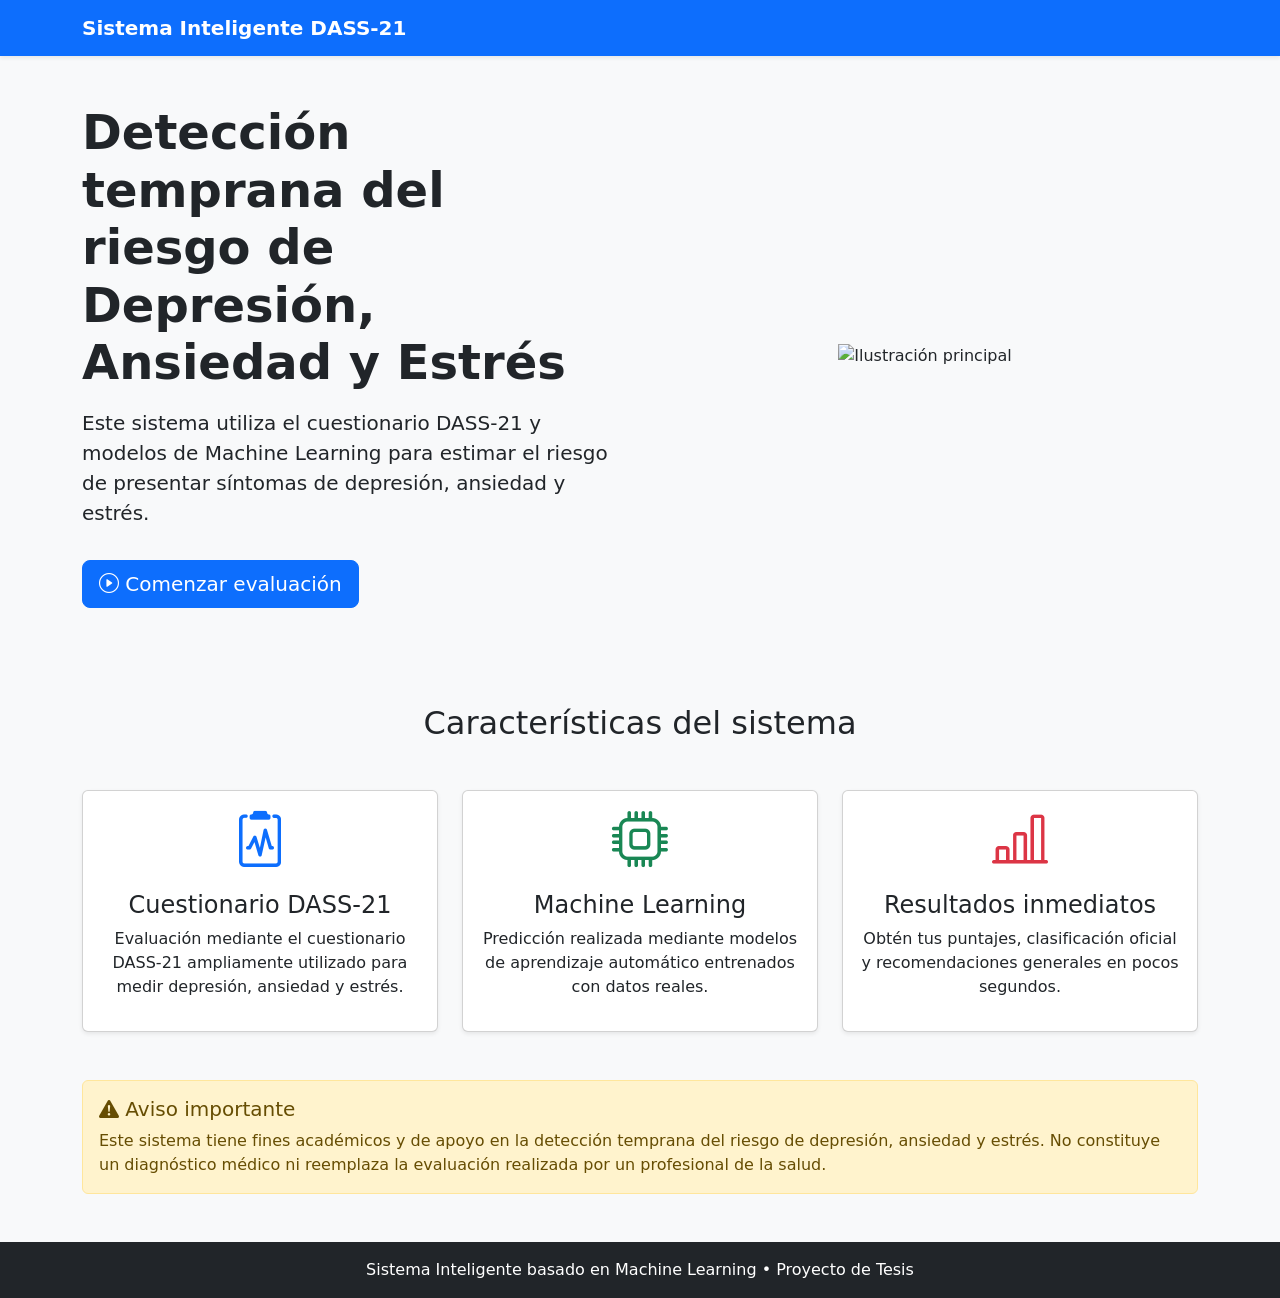
==== frontend/index.html @ 1e2db49a "Implementación la página principal del frontend" ====
<!DOCTYPE html>
<html lang="es">

<head>
    <meta charset="UTF-8">
    <meta name="viewport" content="width=device-width, initial-scale=1.0">

    <title>Sistema Inteligente DASS-21</title>

    <!-- Bootstrap CSS -->
    <link href="https://cdn.jsdelivr.net/npm/bootstrap@5.3.7/dist/css/bootstrap.min.css" rel="stylesheet">

    <!-- Bootstrap Icons -->
    <link rel="stylesheet"
        href="https://cdn.jsdelivr.net/npm/bootstrap-icons@1.13.1/font/bootstrap-icons.min.css">

    <!-- Estilos propios -->
    <link rel="stylesheet" href="assets/css/custom.css">
</head>

<body>

    <!-- Navbar -->
    <nav class="navbar navbar-expand-lg navbar-dark bg-primary shadow-sm">
        <div class="container">
            <a class="navbar-brand fw-bold" href="#">
                Sistema Inteligente DASS-21
            </a>
        </div>
    </nav>

    <!-- Hero -->
    <section class="py-5 bg-light">
        <div class="container">

            <div class="row align-items-center">

                <div class="col-lg-6">

                    <h1 class="display-5 fw-bold">
                        Detección temprana del riesgo de Depresión, Ansiedad y Estrés
                    </h1>

                    <p class="lead mt-3">
                        Este sistema utiliza el cuestionario DASS-21 y modelos de
                        Machine Learning para estimar el riesgo de presentar síntomas
                        de depresión, ansiedad y estrés.
                    </p>

                    <a href="pages/questionnaire.html" class="btn btn-primary btn-lg mt-3">
                        <i class="bi bi-play-circle"></i>
                        Comenzar evaluación
                    </a>

                </div>

                <div class="col-lg-6 text-center">

                    <img src="assets/images/hero.svg"
                        class="img-fluid"
                        alt="Ilustración principal">

                </div>

            </div>

        </div>
    </section>

    <!-- Características -->
    <section class="py-5">

        <div class="container">

            <h2 class="text-center mb-5">
                Características del sistema
            </h2>

            <div class="row g-4">

                <div class="col-md-4">

                    <div class="card h-100 shadow-sm">

                        <div class="card-body text-center">

                            <i class="bi bi-clipboard2-pulse display-4 text-primary"></i>

                            <h4 class="mt-3">
                                Cuestionario DASS-21
                            </h4>

                            <p>
                                Evaluación mediante el cuestionario DASS-21 ampliamente
                                utilizado para medir depresión, ansiedad y estrés.
                            </p>

                        </div>

                    </div>

                </div>

                <div class="col-md-4">

                    <div class="card h-100 shadow-sm">

                        <div class="card-body text-center">

                            <i class="bi bi-cpu display-4 text-success"></i>

                            <h4 class="mt-3">
                                Machine Learning
                            </h4>

                            <p>
                                Predicción realizada mediante modelos de aprendizaje
                                automático entrenados con datos reales.
                            </p>

                        </div>

                    </div>

                </div>

                <div class="col-md-4">

                    <div class="card h-100 shadow-sm">

                        <div class="card-body text-center">

                            <i class="bi bi-bar-chart-line display-4 text-danger"></i>

                            <h4 class="mt-3">
                                Resultados inmediatos
                            </h4>

                            <p>
                                Obtén tus puntajes, clasificación oficial y recomendaciones
                                generales en pocos segundos.
                            </p>

                        </div>

                    </div>

                </div>

            </div>

        </div>

    </section>

    <!-- Disclaimer -->
    <section class="container mb-5">

        <div class="alert alert-warning">

            <h5>
                <i class="bi bi-exclamation-triangle-fill"></i>
                Aviso importante
            </h5>

            <p class="mb-0">
                Este sistema tiene fines académicos y de apoyo en la detección temprana
                del riesgo de depresión, ansiedad y estrés. No constituye un diagnóstico
                médico ni reemplaza la evaluación realizada por un profesional de la salud.
            </p>

        </div>

    </section>

    <!-- Footer -->
    <footer class="bg-dark text-white text-center py-3">

        <div class="container">

            Sistema Inteligente basado en Machine Learning • Proyecto de Tesis

        </div>

    </footer>

    <!-- Bootstrap JS -->
    <script src="https://cdn.jsdelivr.net/npm/bootstrap@5.3.7/dist/js/bootstrap.bundle.min.js"></script>

</body>

</html>
---- frontend/assets/css/custom.css ----
body {
    background-color: #f8f9fa;
}

.hero-image {
    max-width: 450px;
}
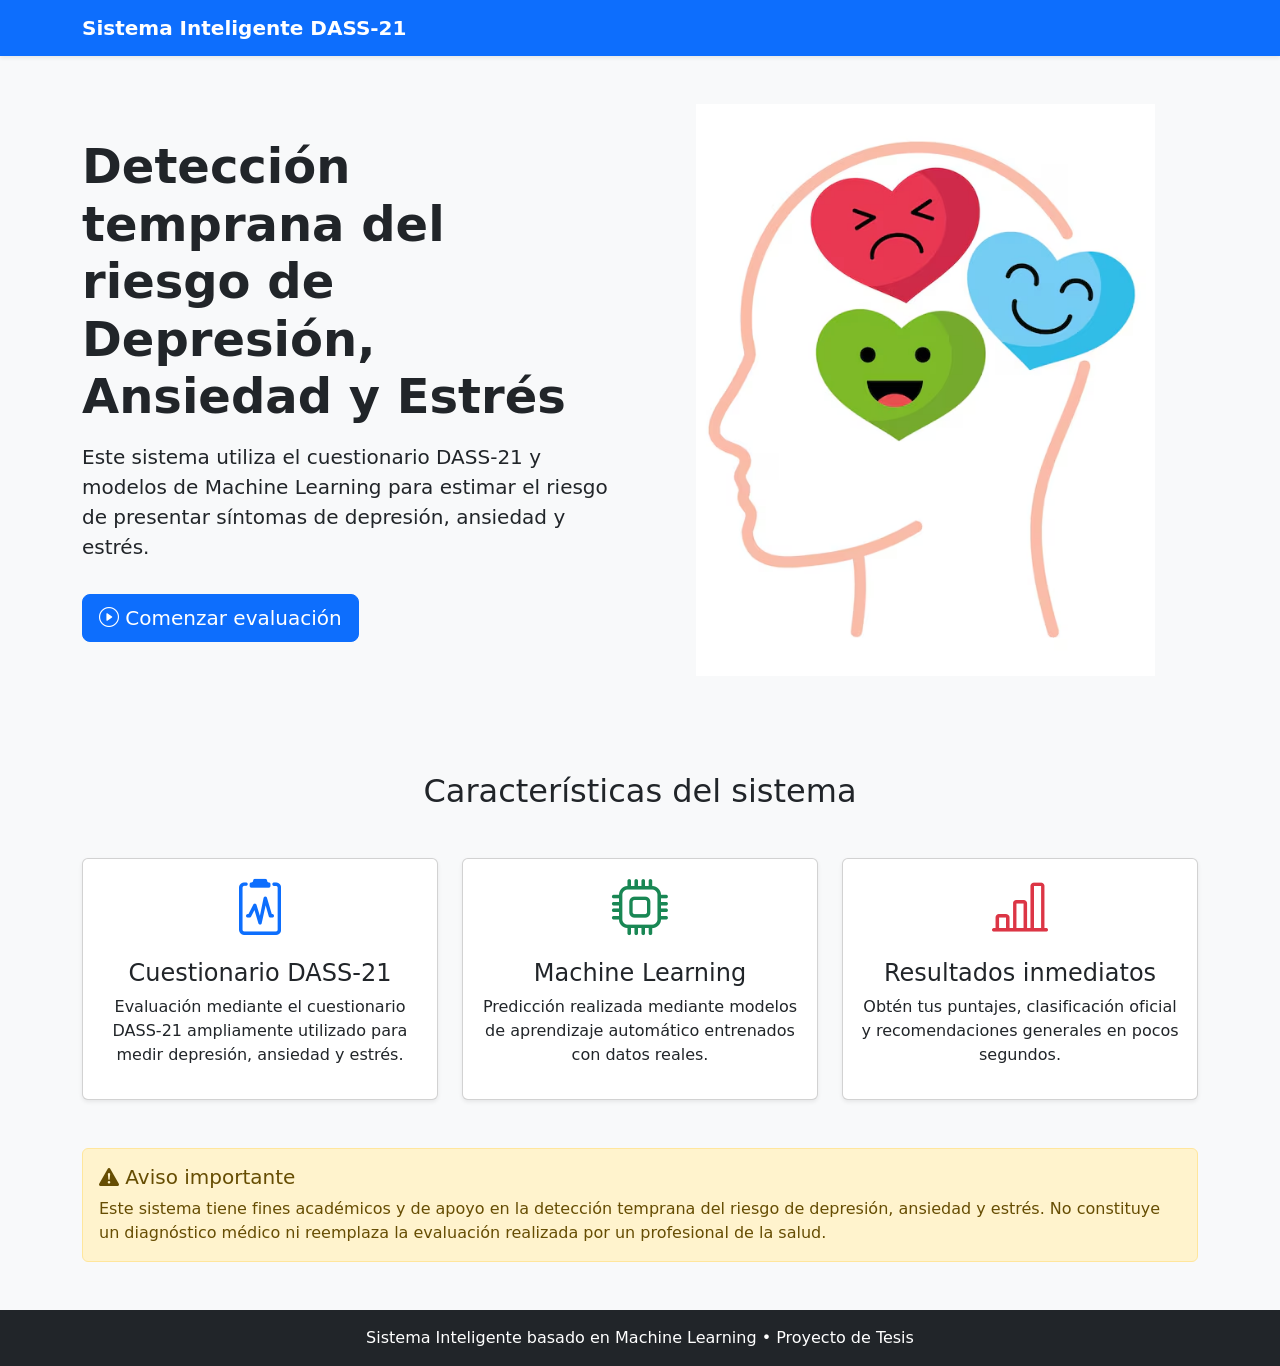
==== commit 8d79d8e3: "docs: agregar capturas y actualizar imágenes del proyecto" ====
--- a/frontend/index.html
+++ b/frontend/index.html
@@ -56,7 +56,7 @@
 
                 <div class="col-lg-6 text-center">
 
-                    <img src="assets/images/hero.svg"
+                    <img src="assets/images/imagen.png"
                         class="img-fluid"
                         alt="Ilustración principal">
 
--- a/frontend/assets/css/custom.css
+++ b/frontend/assets/css/custom.css
@@ -4,4 +4,22 @@
 
 .hero-image {
     max-width: 450px;
+}
+
+/* Radios y checkboxes */
+
+.form-check-input {
+    transform: scale(1.15);
+    cursor: pointer;
+    background-color: #ffffff;
+    border: 2px solid #6c757d;
+}
+
+.form-check-input:checked {
+    background-color: #0d6efd;
+    border-color: #0d6efd;
+}
+
+.form-check-label {
+    cursor: pointer;
 }
